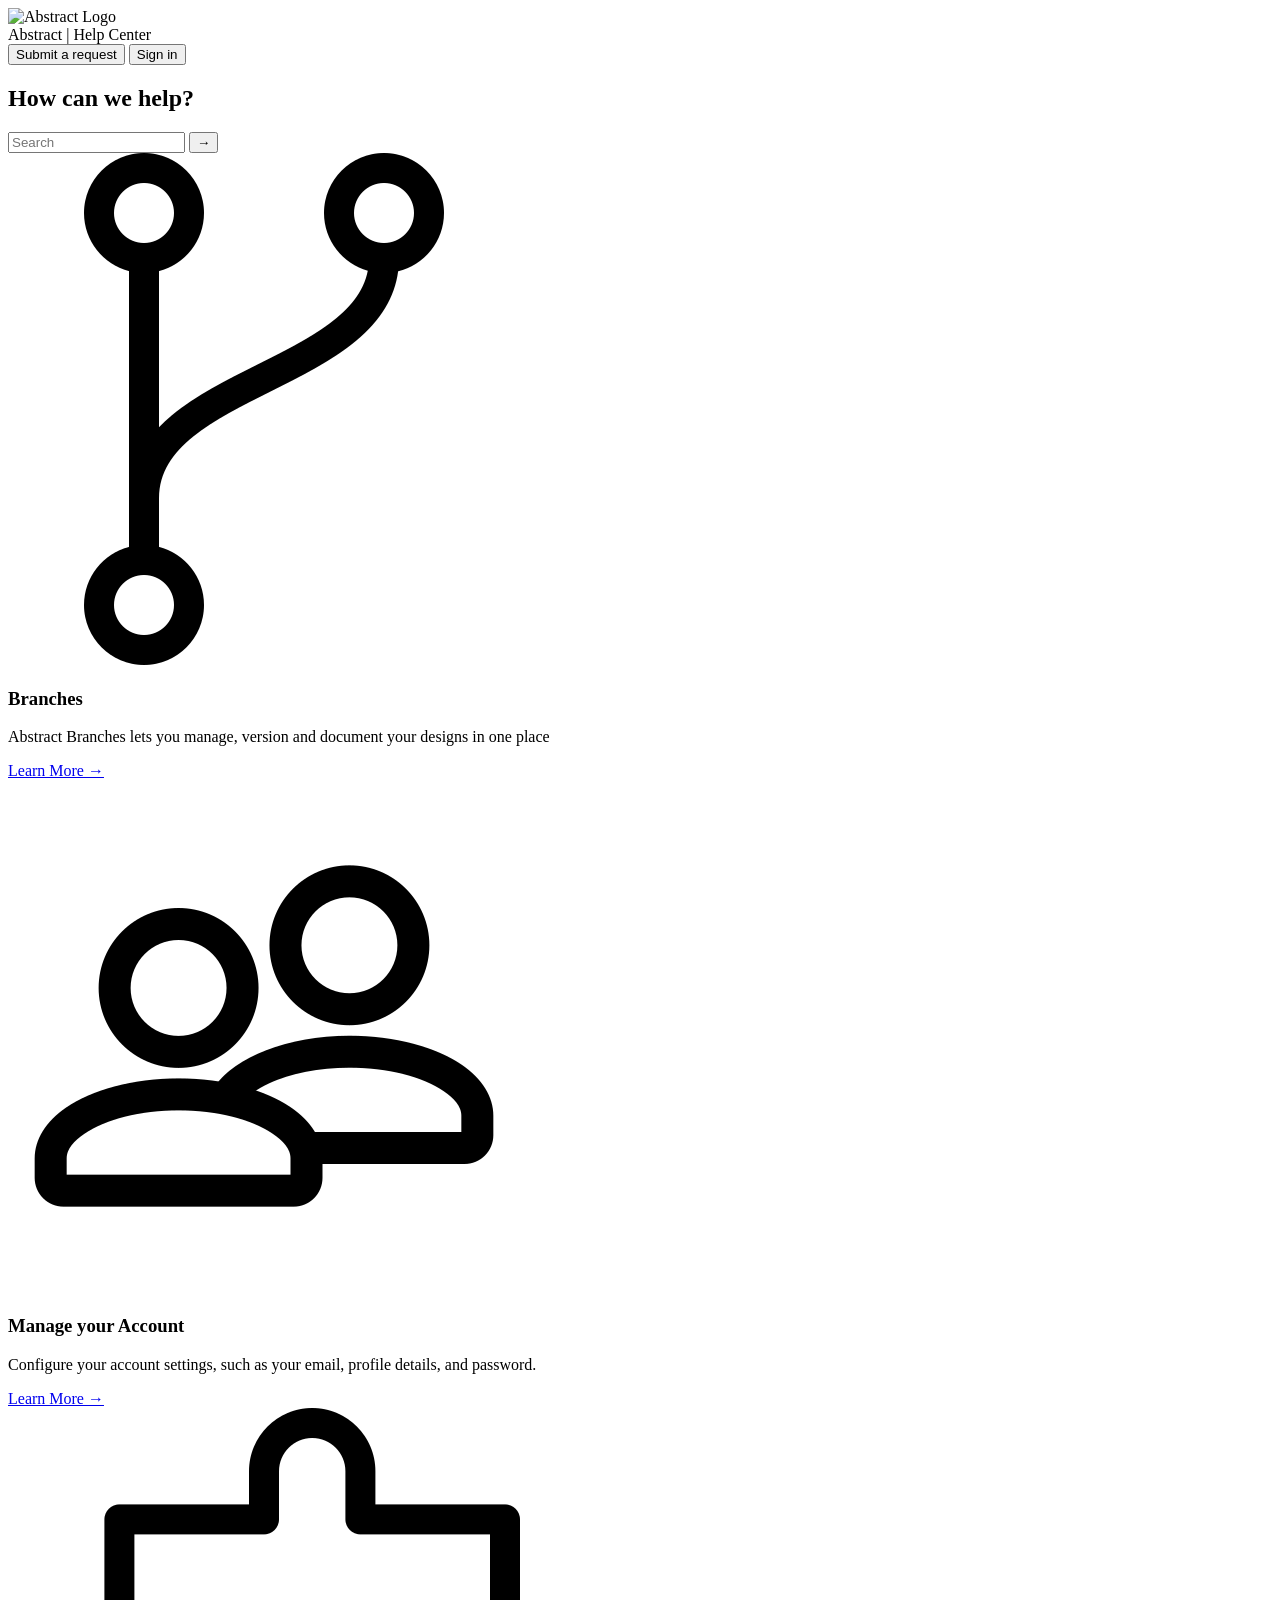
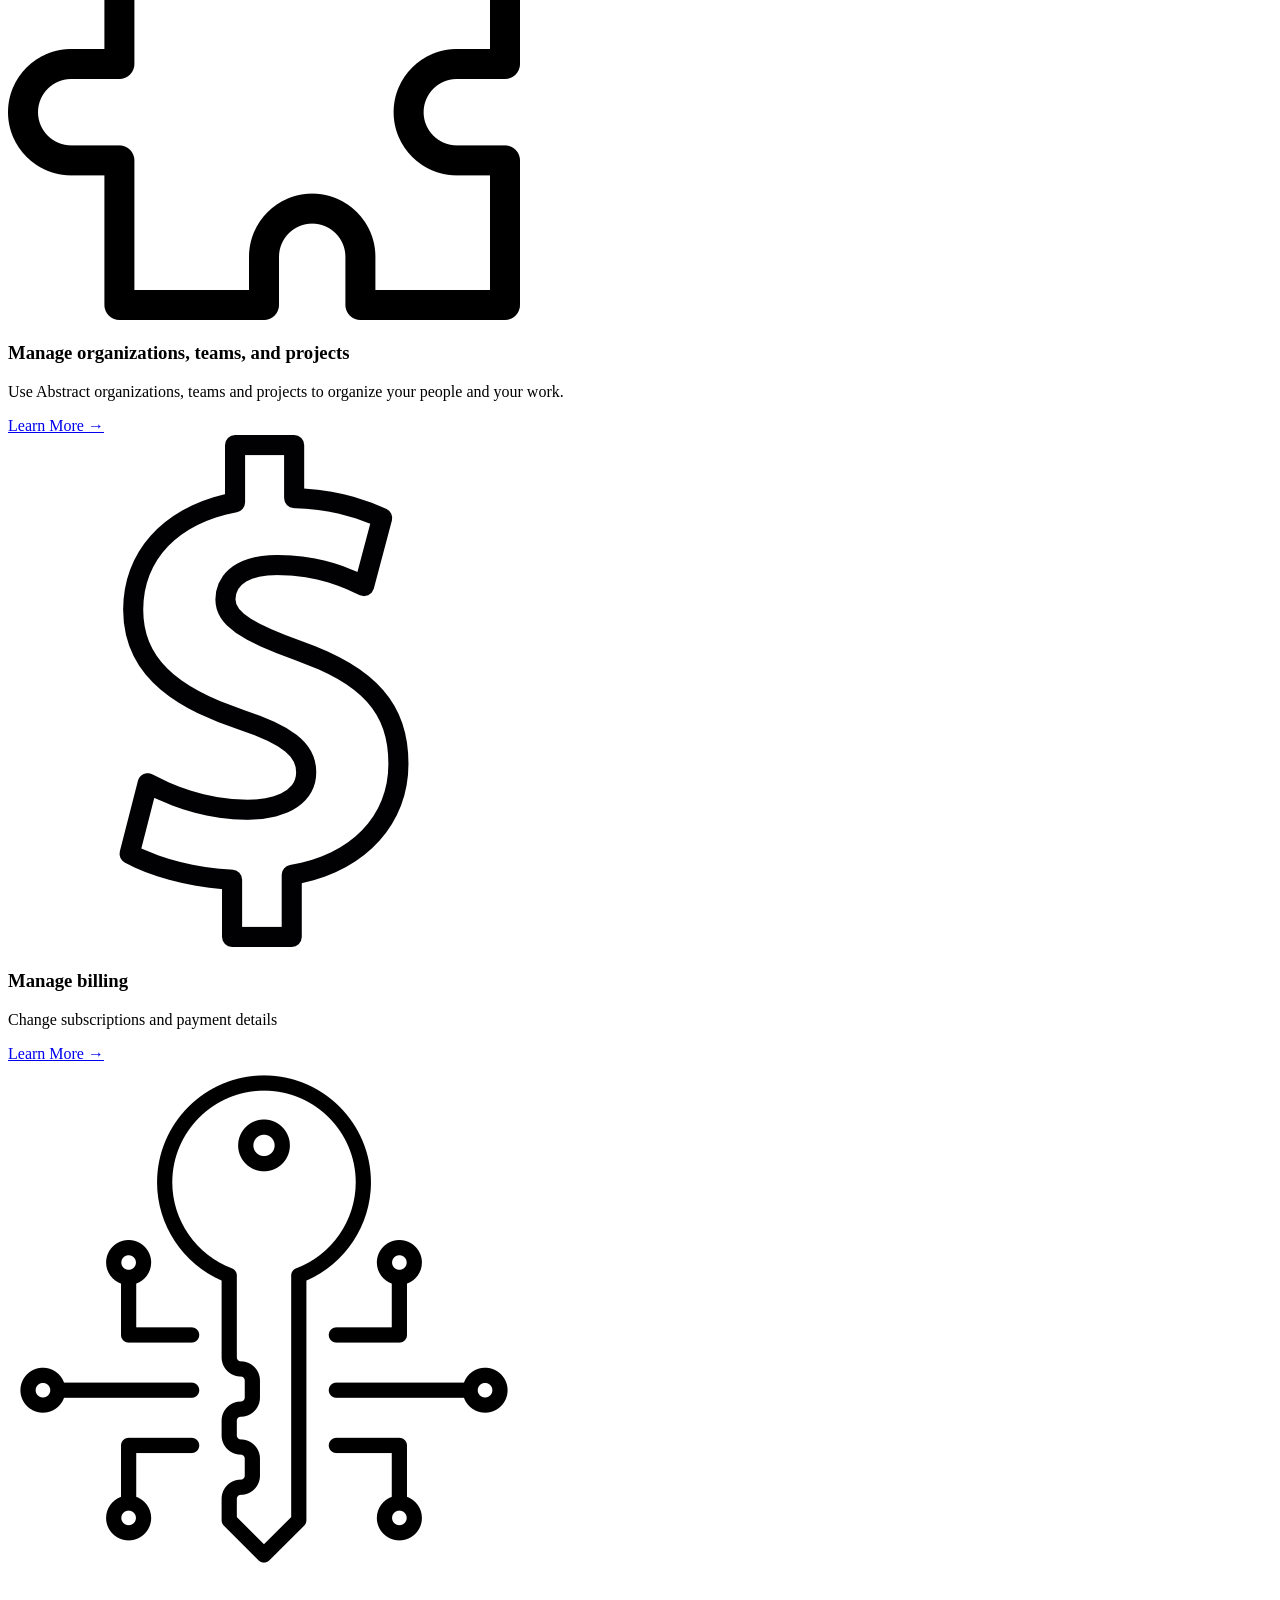
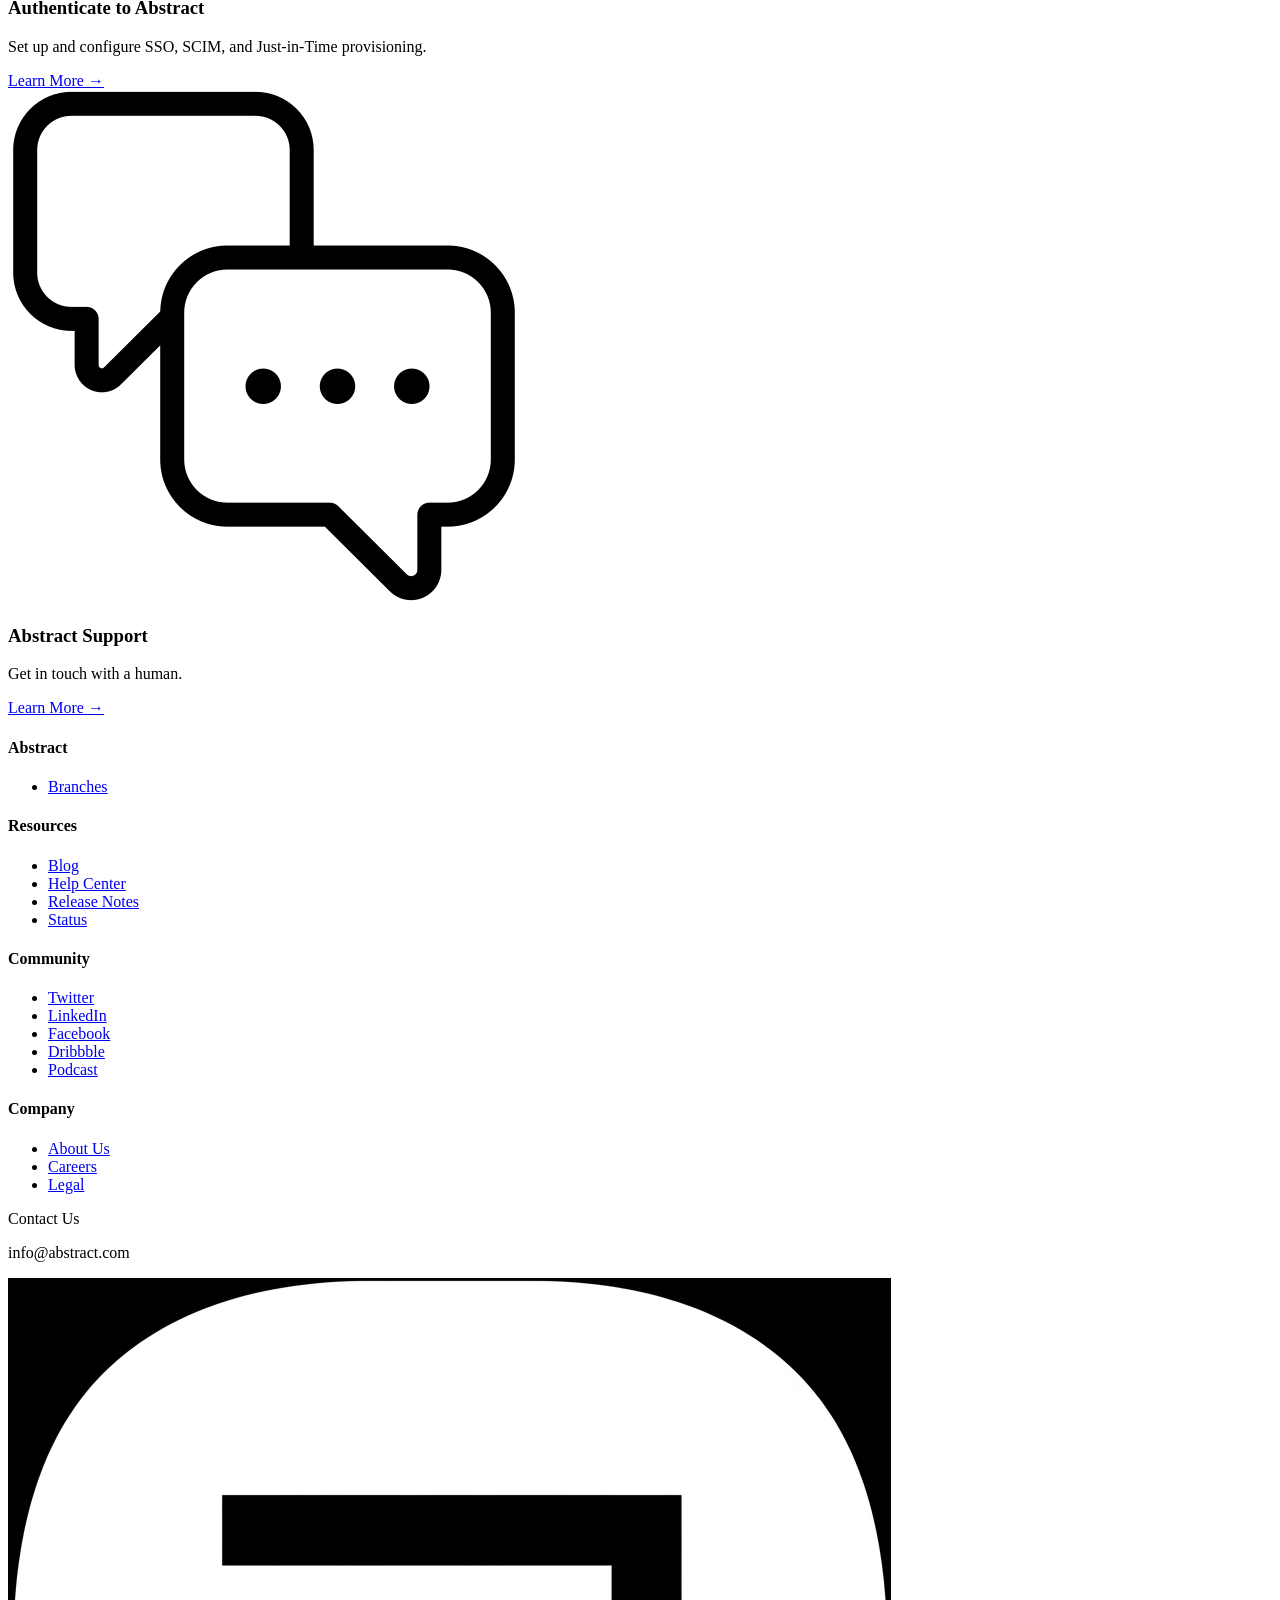
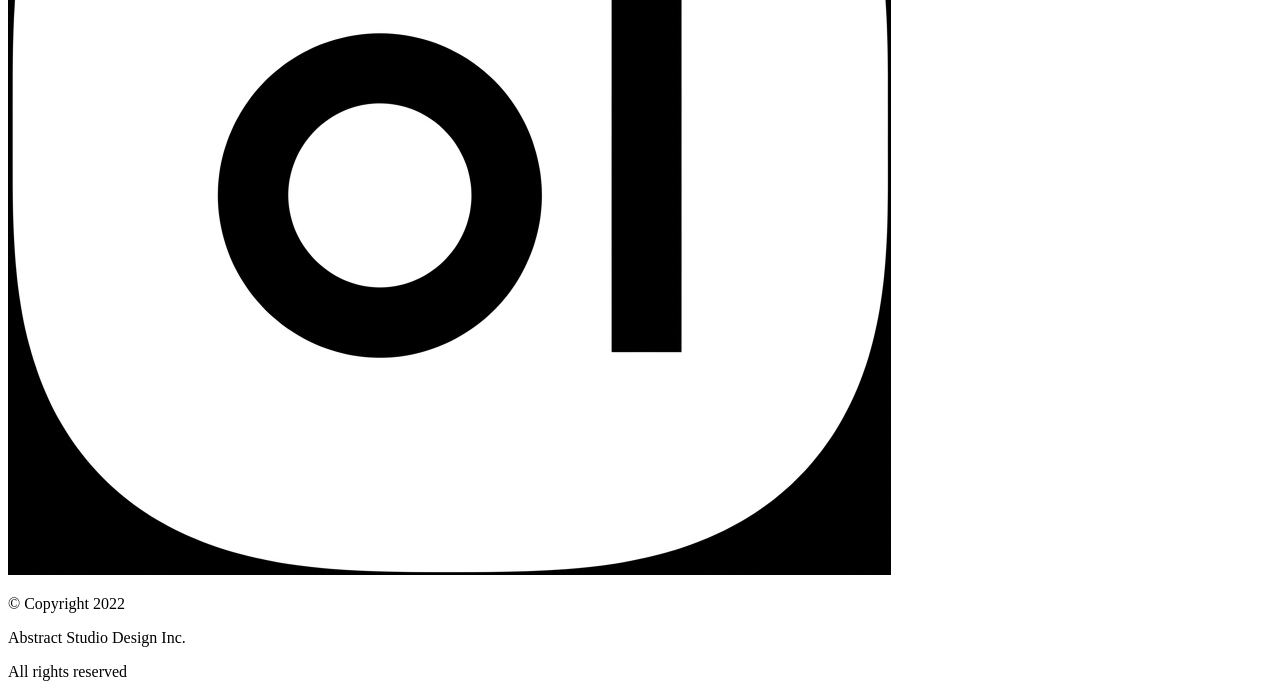
==== HTML/Help Center Page/index.html @ fa157319 "Change stylesheet link to absolute path Updated the stylesheet link to use an absolute path." ====
<!doctype html>
<html>
  <head>
    <meta charset="utf-8" />
    <meta name="viewport" content="width=device-width, initial-scale=1" />
    <title>Abstract - Help Page</title>
    <link rel="icon" type="image/x-icon" href="logo.png" />
    <link rel="stylesheet" href="/Programming-Practice-Codes/HTML/Help%20Center%20Page/css/style.css" />
  </head>
  <body>
    <nav class="nav_bar">
      <div class="brand">
        <div class="logo">
          <img id="brand_logo" src="logo.png" alt="Abstract Logo" />
        </div>
        <span><a>Abstract</a></span>
        <span>|</span>
        <span><a>Help Center</a></span>
      </div>
      <div class="action">
        <button>Submit a request</button>
        <button>Sign in</button>
      </div>
    </nav>
    <section class="hero">
      <h1>How can we help?</h1>
      <div class="search-box">
        <input type="text" placeholder="Search" />
        <button>→</button>
      </div>
    </section>

    <section class="cards-section">
      <div class="cards-grid">
        <div class="card">
          <div class="card-icon">
            <img src="branch.png" alt="Branches" />
          </div>
          <div class="card-body">
            <h3>Branches</h3>
            <p>
              Abstract Branches lets you manage, version and document your
              designs in one place
            </p>
            <a href="#">Learn More →</a>
          </div>
        </div>
        <div class="card">
          <div class="card-icon">
            <img src="friends.png" alt="Account Logo" />
          </div>
          <div class="card-body">
            <h3>Manage your Account</h3>
            <p>
              Configure your account settings, such as your email, profile
              details, and password.
            </p>
            <a href="#">Learn More →</a>
          </div>
        </div>
        <div class="card">
          <div class="card-icon">
            <img src="plugin.png" alt="Puzzle Piece" />
          </div>
          <div class="card-body">
            <h3>Manage organizations, teams, and projects</h3>
            <p>
              Use Abstract organizations, teams and projects to organize your
              people and your work.
            </p>
            <a href="#">Learn More →</a>
          </div>
        </div>
        <div class="card">
          <div class="card-icon">
            <img src="dollars-sign.png" alt="Dollar Sign" />
          </div>
          <div class="card-body">
            <h3>Manage billing</h3>
            <p>Change subscriptions and payment details</p>
            <a href="#">Learn More →</a>
          </div>
        </div>
        <div class="card">
          <div class="card-icon">
            <img
              src="digital-key.png"
              alt="Key Icon with digital symbol in background"
            />
          </div>
          <div class="card-body">
            <h3>Authenticate to Abstract</h3>
            <p>
              Set up and configure SSO, SCIM, and Just-in-Time provisioning.
            </p>
            <a href="#">Learn More →</a>
          </div>
        </div>
        <div class="card">
          <div class="card-icon">
            <img src="customer-support.png" alt="Message Icon" />
          </div>
          <div class="card-body">
            <h3>Abstract Support</h3>
            <p>Get in touch with a human.</p>
            <a href="#">Learn More →</a>
          </div>
        </div>
      </div>
    </section>

    <footer>
      <div class="footer-grid">
        <div class="footer-col">
          <h4>Abstract</h4>
          <ul>
            <li>
              <a href="#">Branches</a>
            </li>
          </ul>
        </div>
        <div class="footer-col">
          <h4>Resources</h4>
          <ul>
            <li>
              <a href="#">Blog</a>
            </li>
            <li>
              <a href="#">Help Center</a>
            </li>
            <li>
              <a href="#">Release Notes</a>
            </li>
            <li>
              <a href="#">Status</a>
            </li>
          </ul>
        </div>
        <div class="footer-col">
          <h4>Community</h4>
          <ul>
            <li>
              <a href="#">Twitter</a>
            </li>
            <li>
              <a href="#">LinkedIn</a>
            </li>
            <li>
              <a href="#">Facebook</a>
            </li>
            <li>
              <a href="#">Dribbble</a>
            </li>
            <li>
              <a href="#">Podcast</a>
            </li>
          </ul>
        </div>
        <div class="footer-col">
          <h4>Company</h4>
          <ul>
            <li>
              <a href="#">About Us</a>
            </li>
            <li>
              <a href="#">Careers</a>
            </li>
            <li>
              <a href="#">Legal</a>
            </li>
          </ul>
          <p id="contact-us">Contact Us</p>
          <p id="email">info@abstract.com</p>
        </div>
      </div>
      <div class="footer-bottom">
        <div class="footer-right">
          <img src="Logo.png" alt="abstract logo" />
          <p>© Copyright 2022</p>
          <p>Abstract Studio Design Inc.</p>
          <p>All rights reserved</p>
        </div>
      </div>
    </footer>
  </body>
</html>
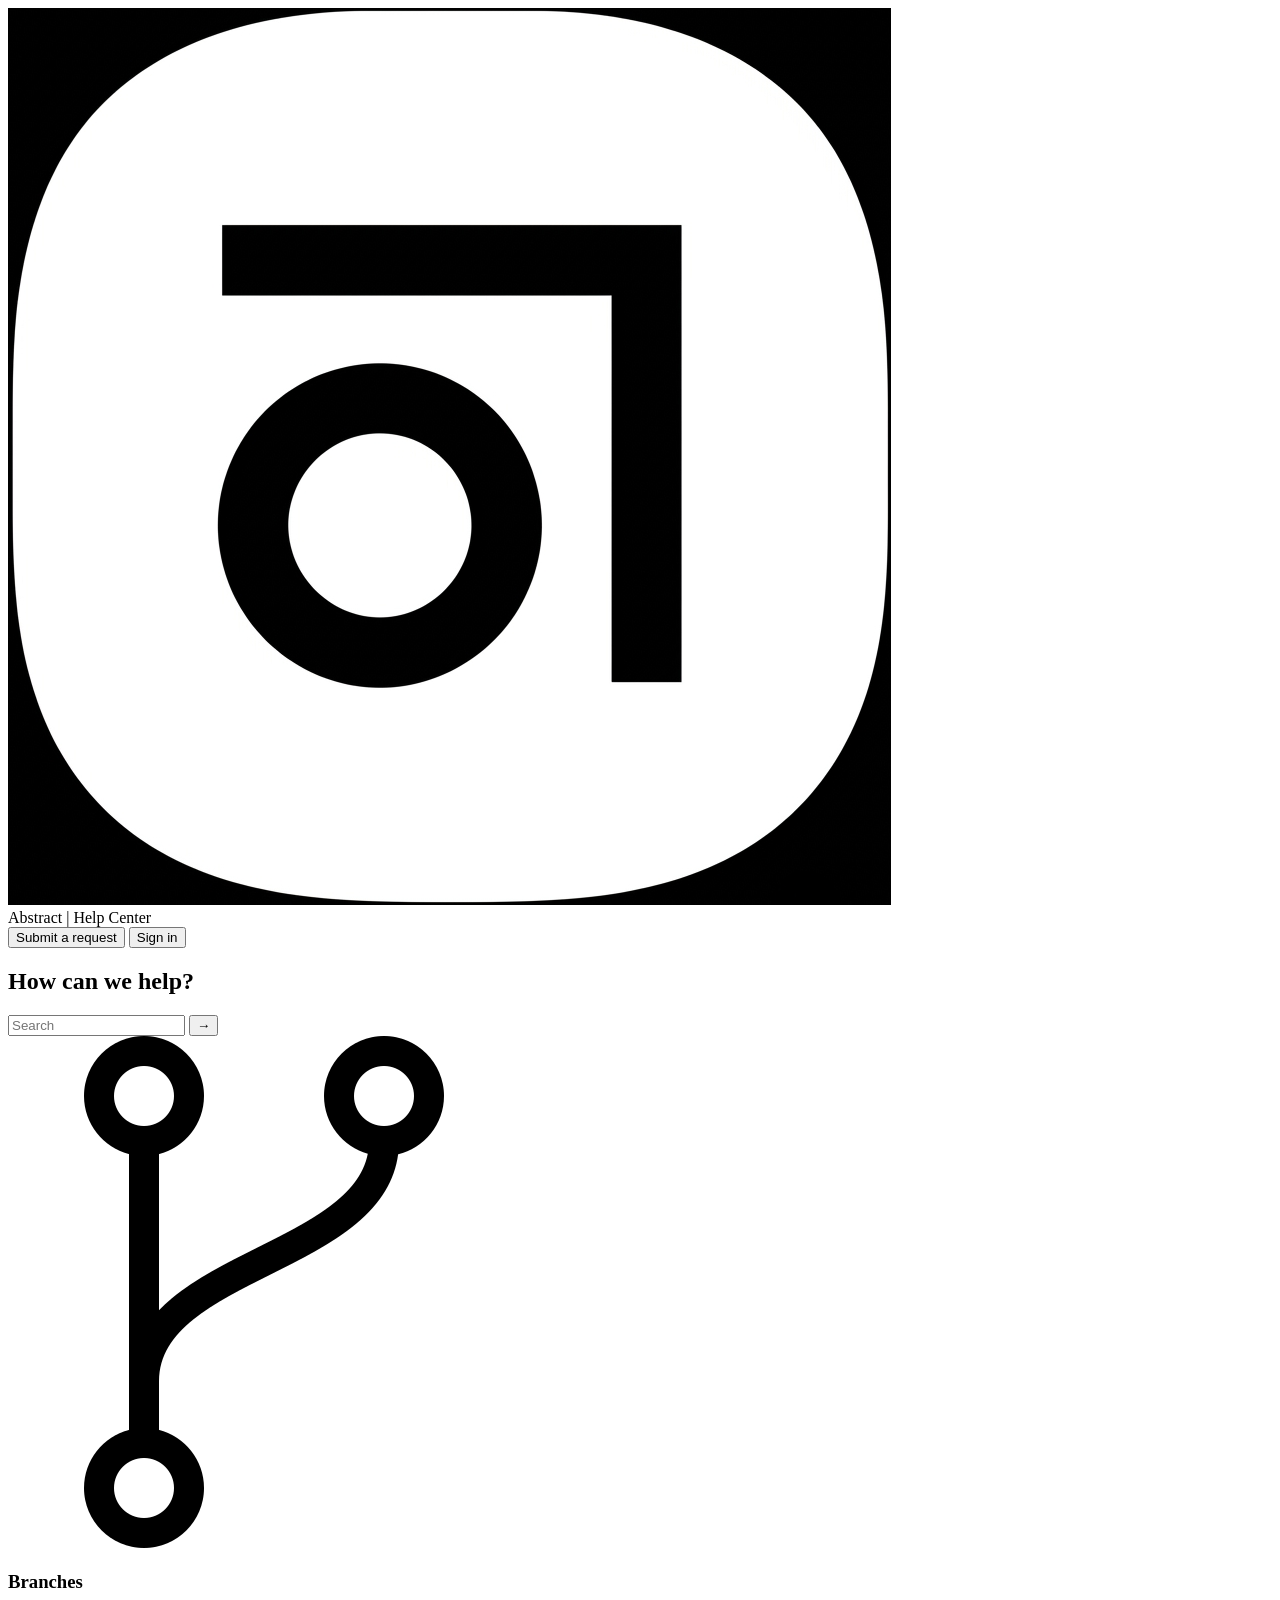
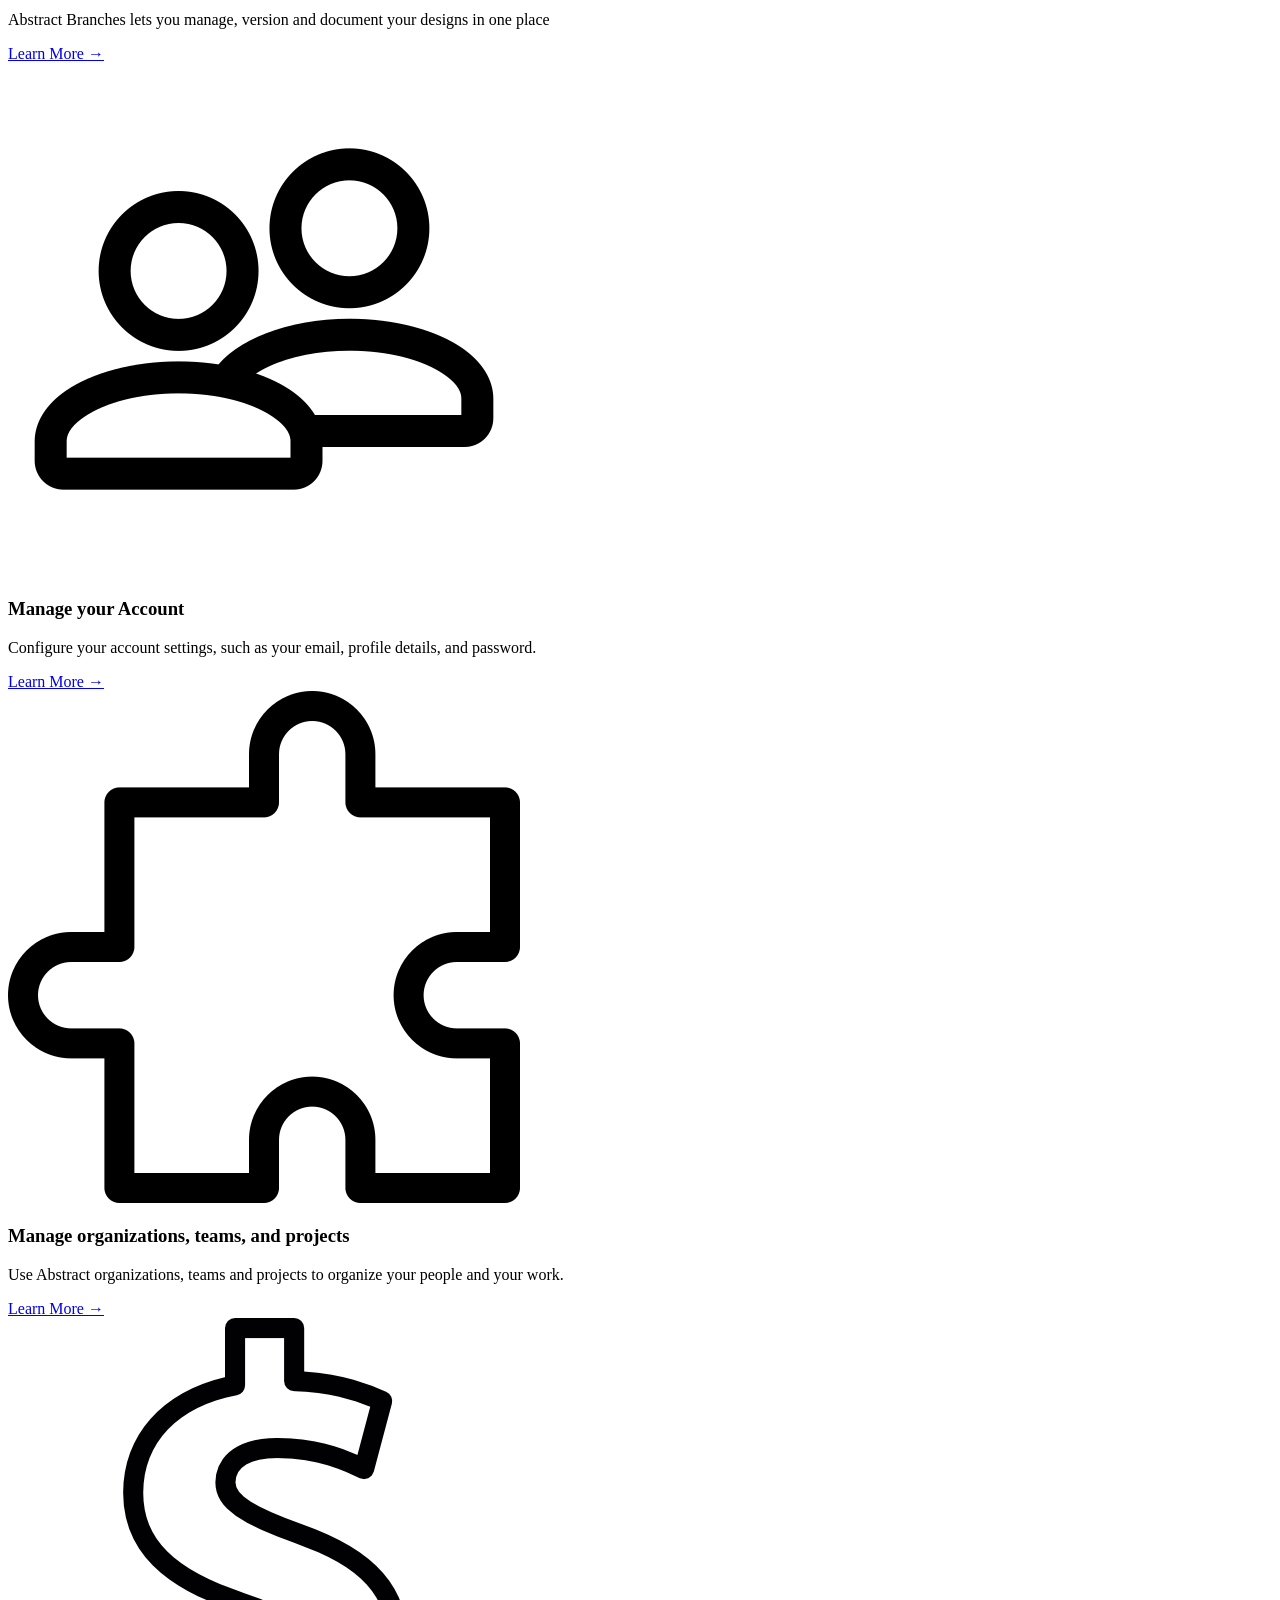
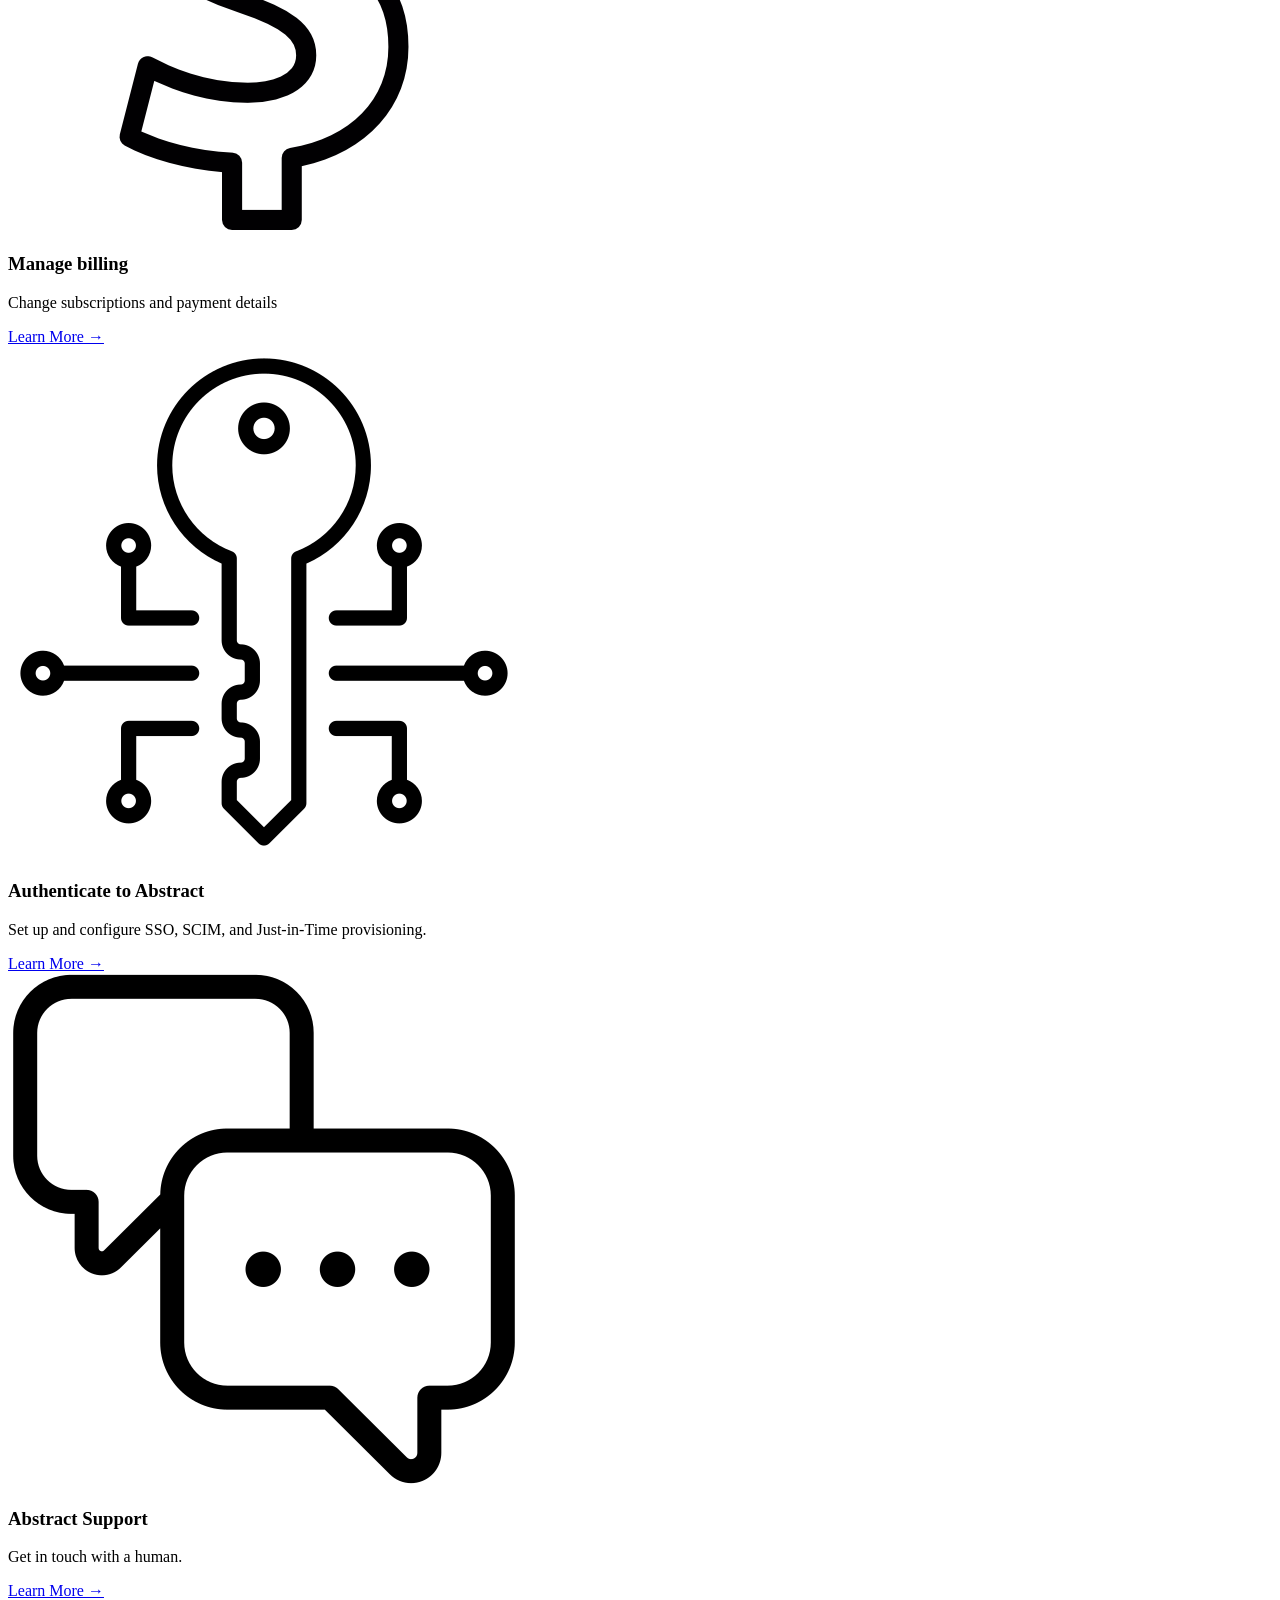
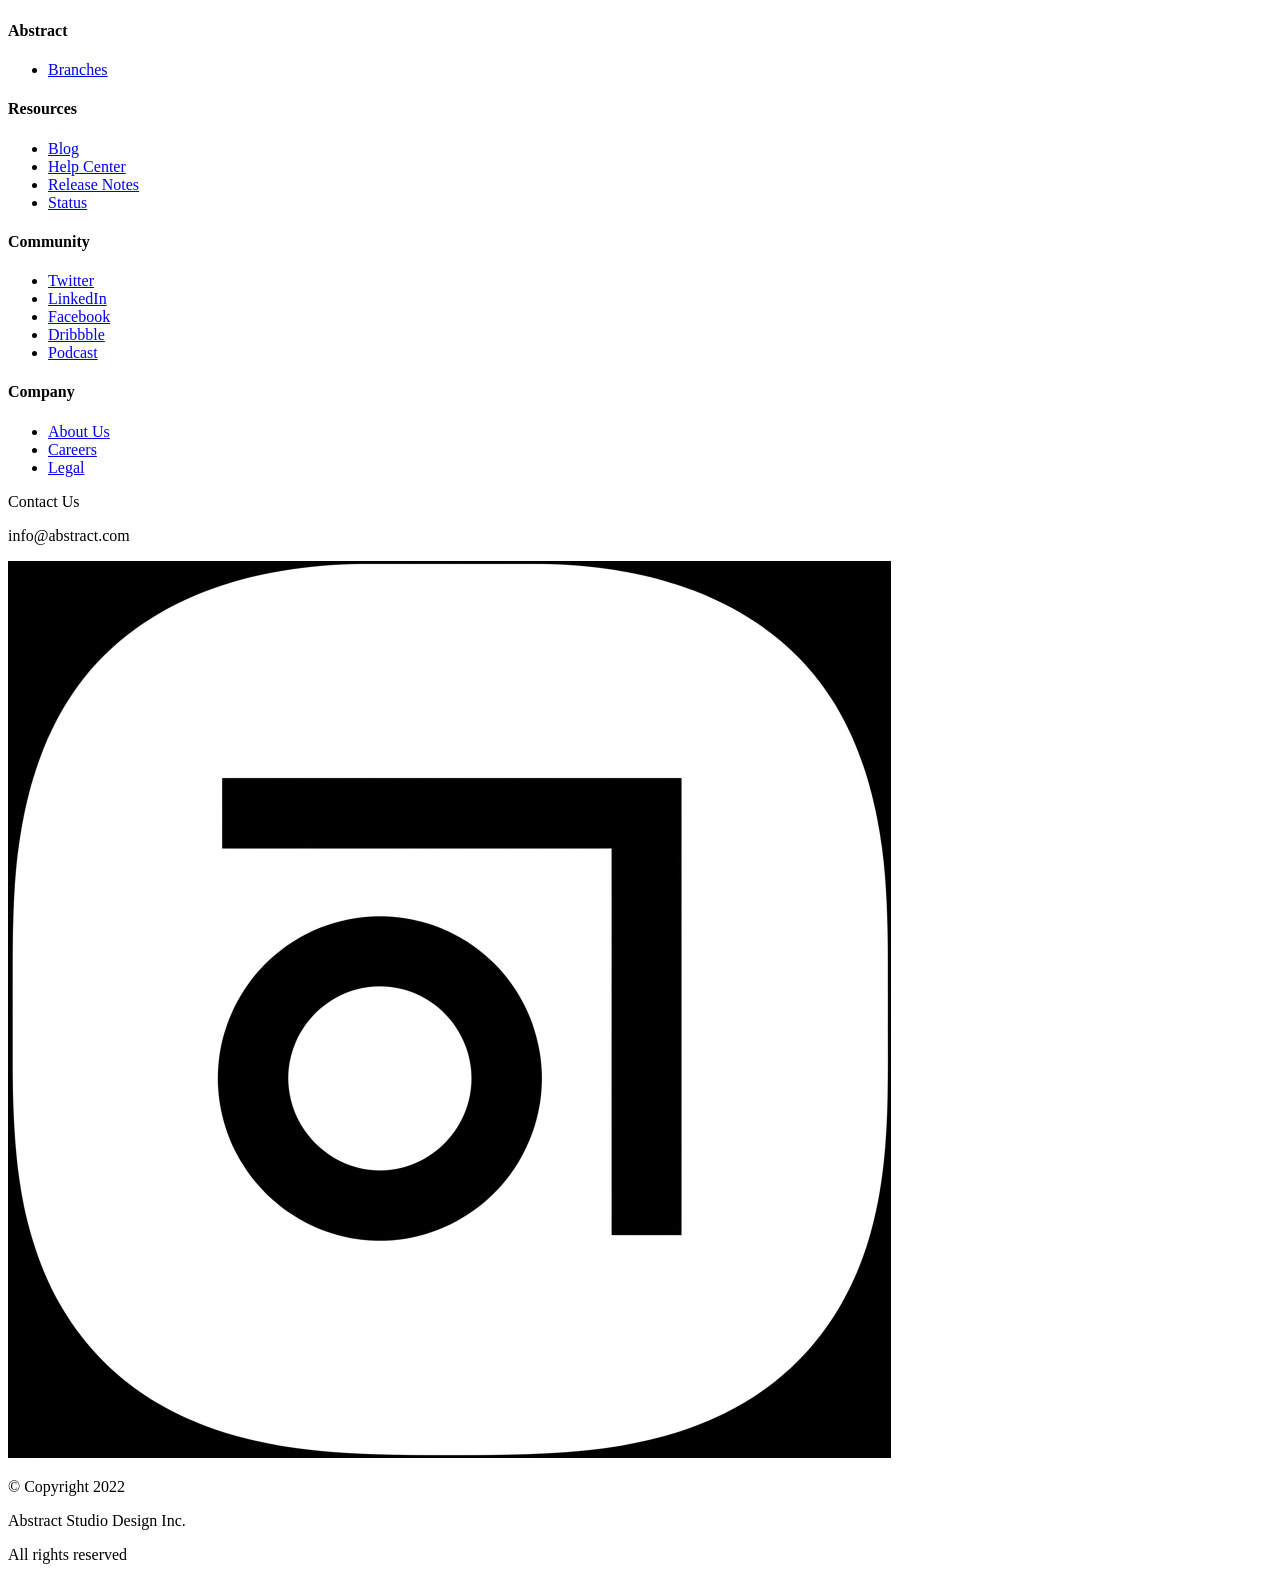
==== commit 92b3d16c: "Fix logo ID in Help Center Page Updated the logo image ID in the navigation bar." ====
--- a/HTML/Help Center Page/index.html
+++ b/HTML/Help Center Page/index.html
@@ -11,7 +11,7 @@
     <nav class="nav_bar">
       <div class="brand">
         <div class="logo">
-          <img id="brand_logo" src="logo.png" alt="Abstract Logo" />
+          <img id="brand_logo" src="Logo.png" alt="Abstract Logo" />
         </div>
         <span><a>Abstract</a></span>
         <span>|</span>
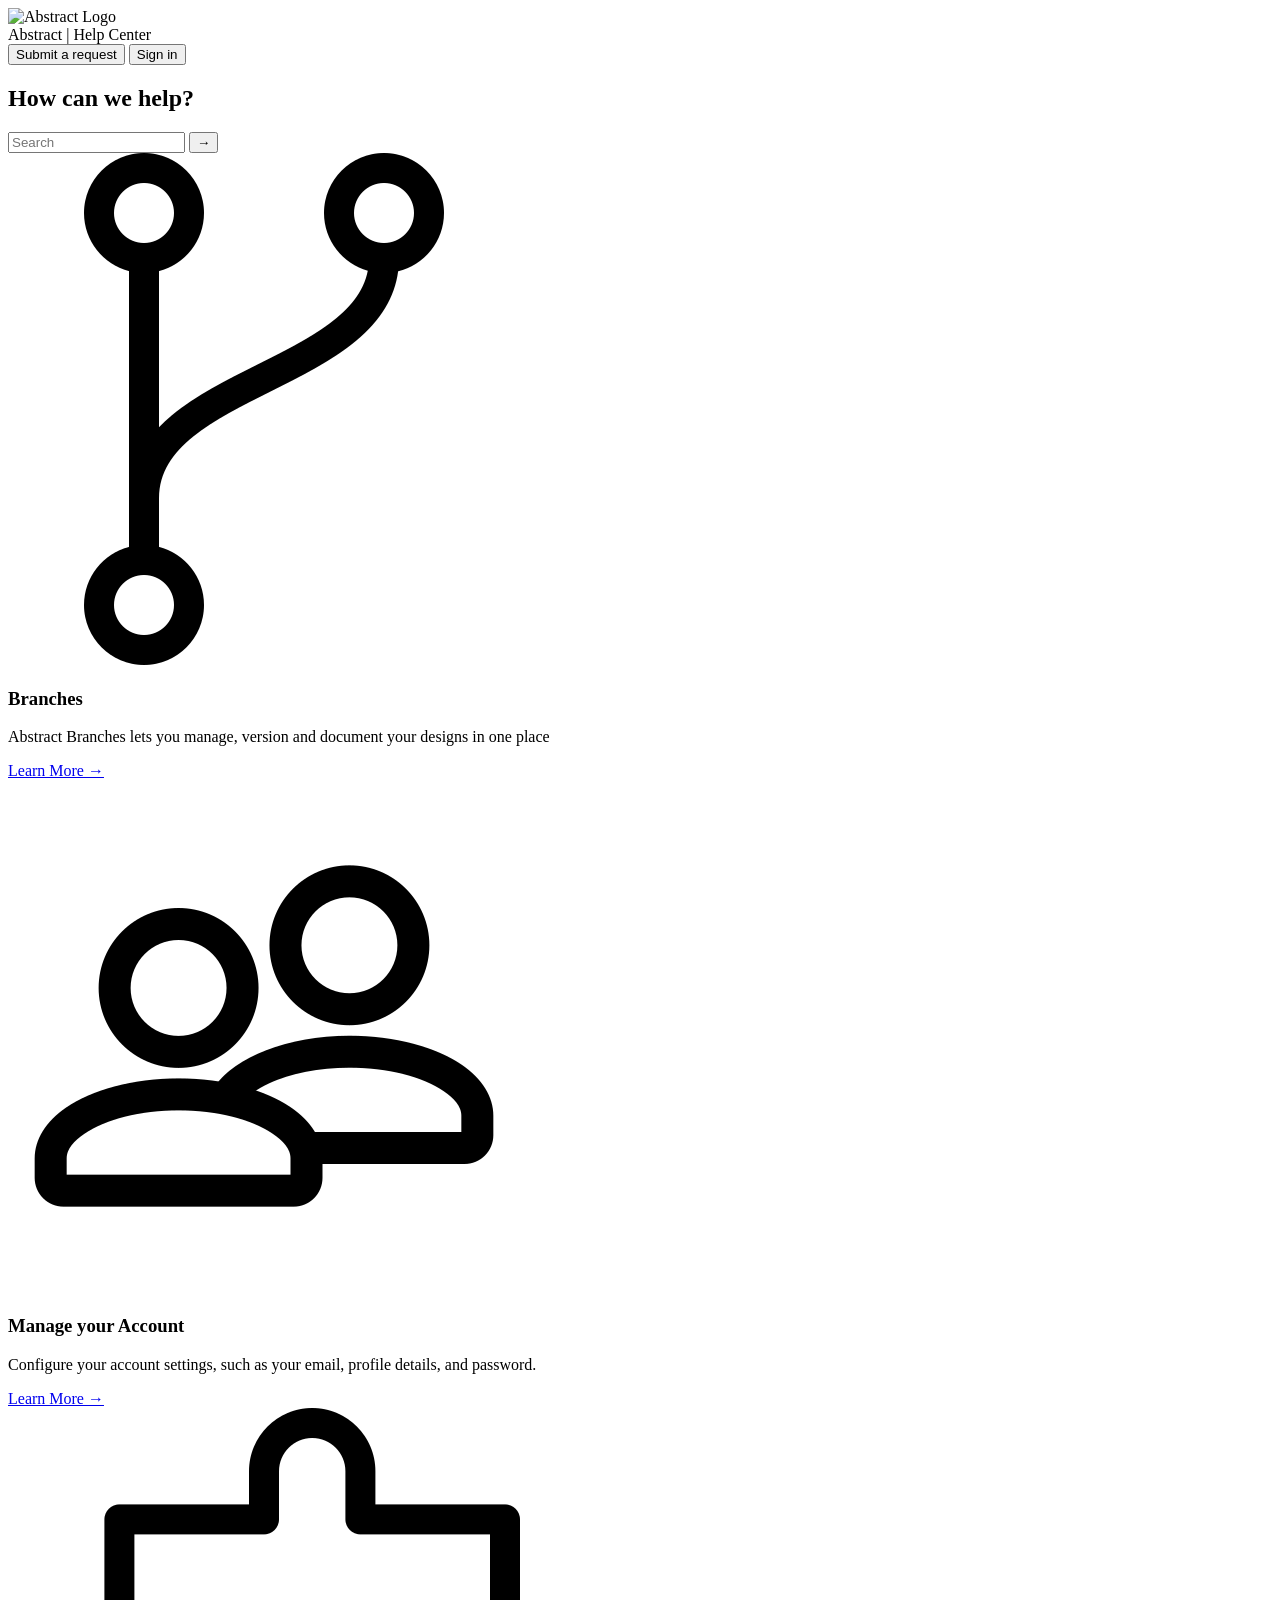
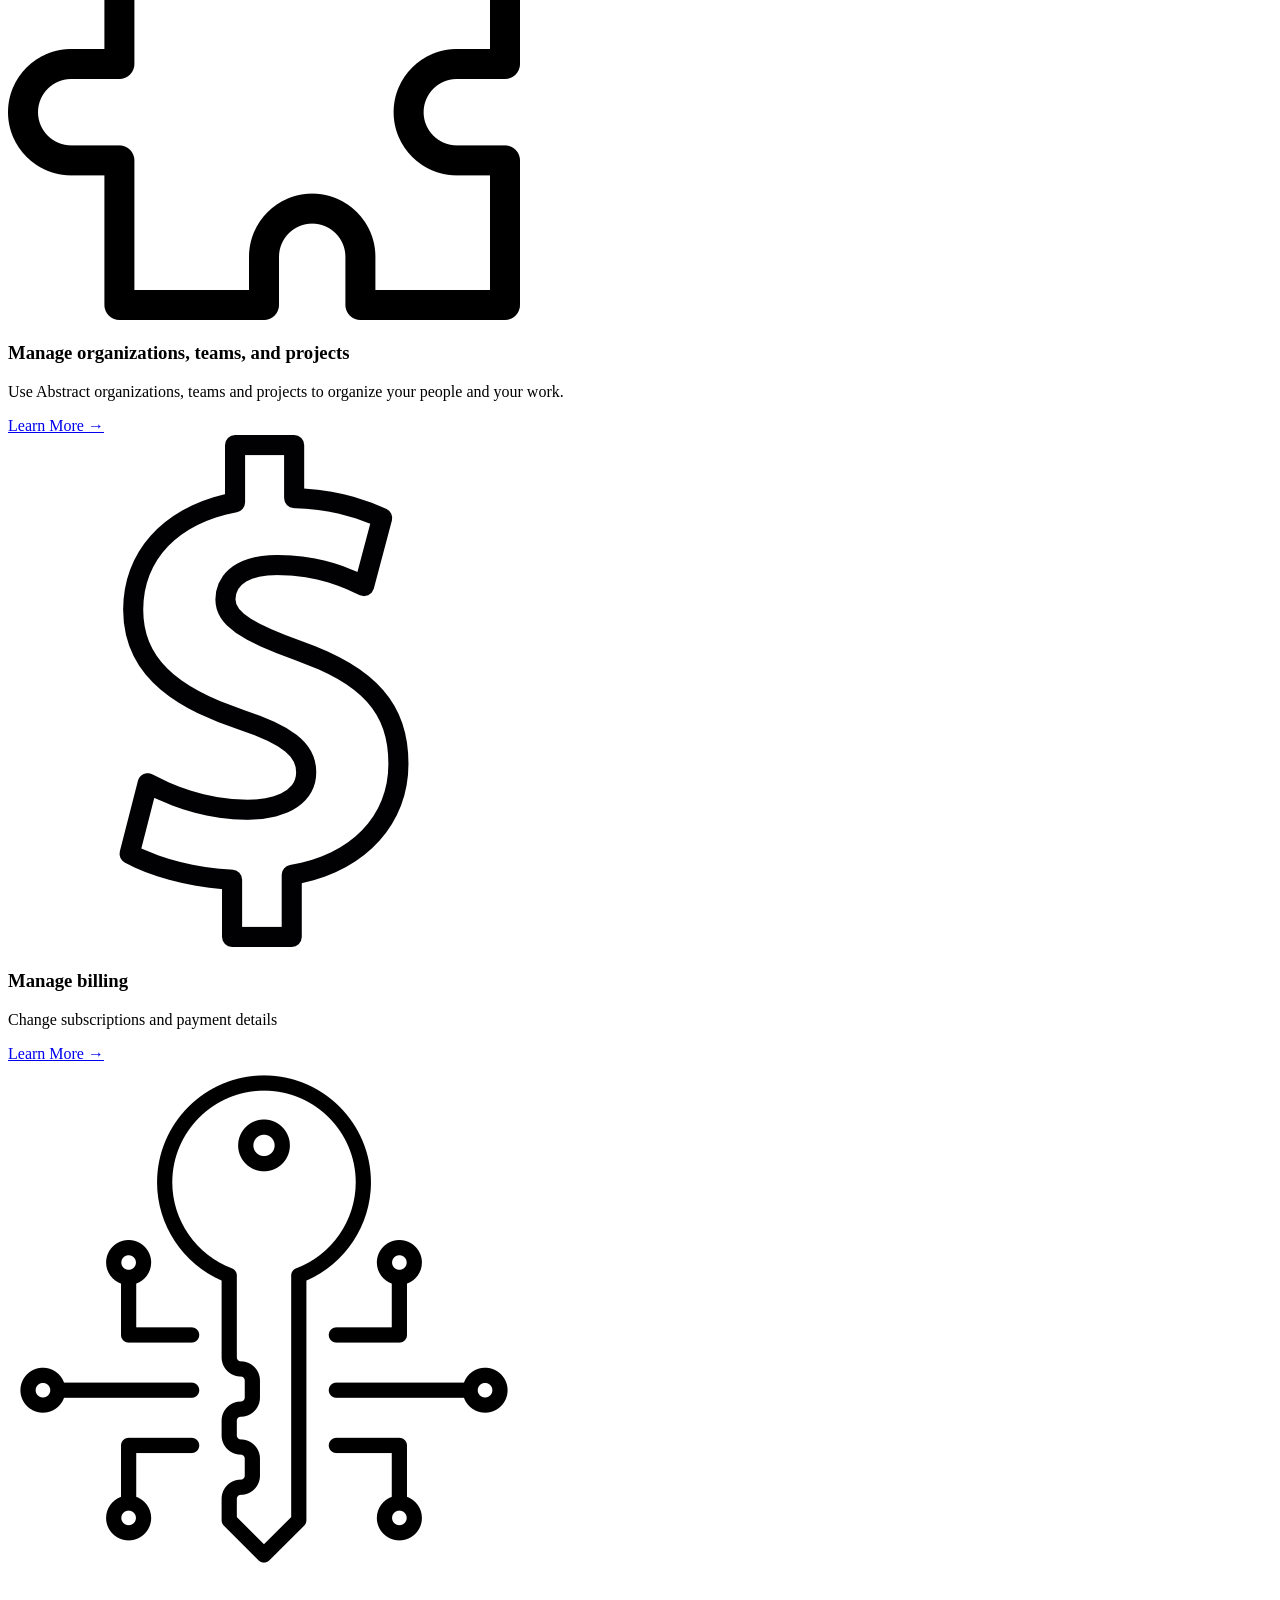
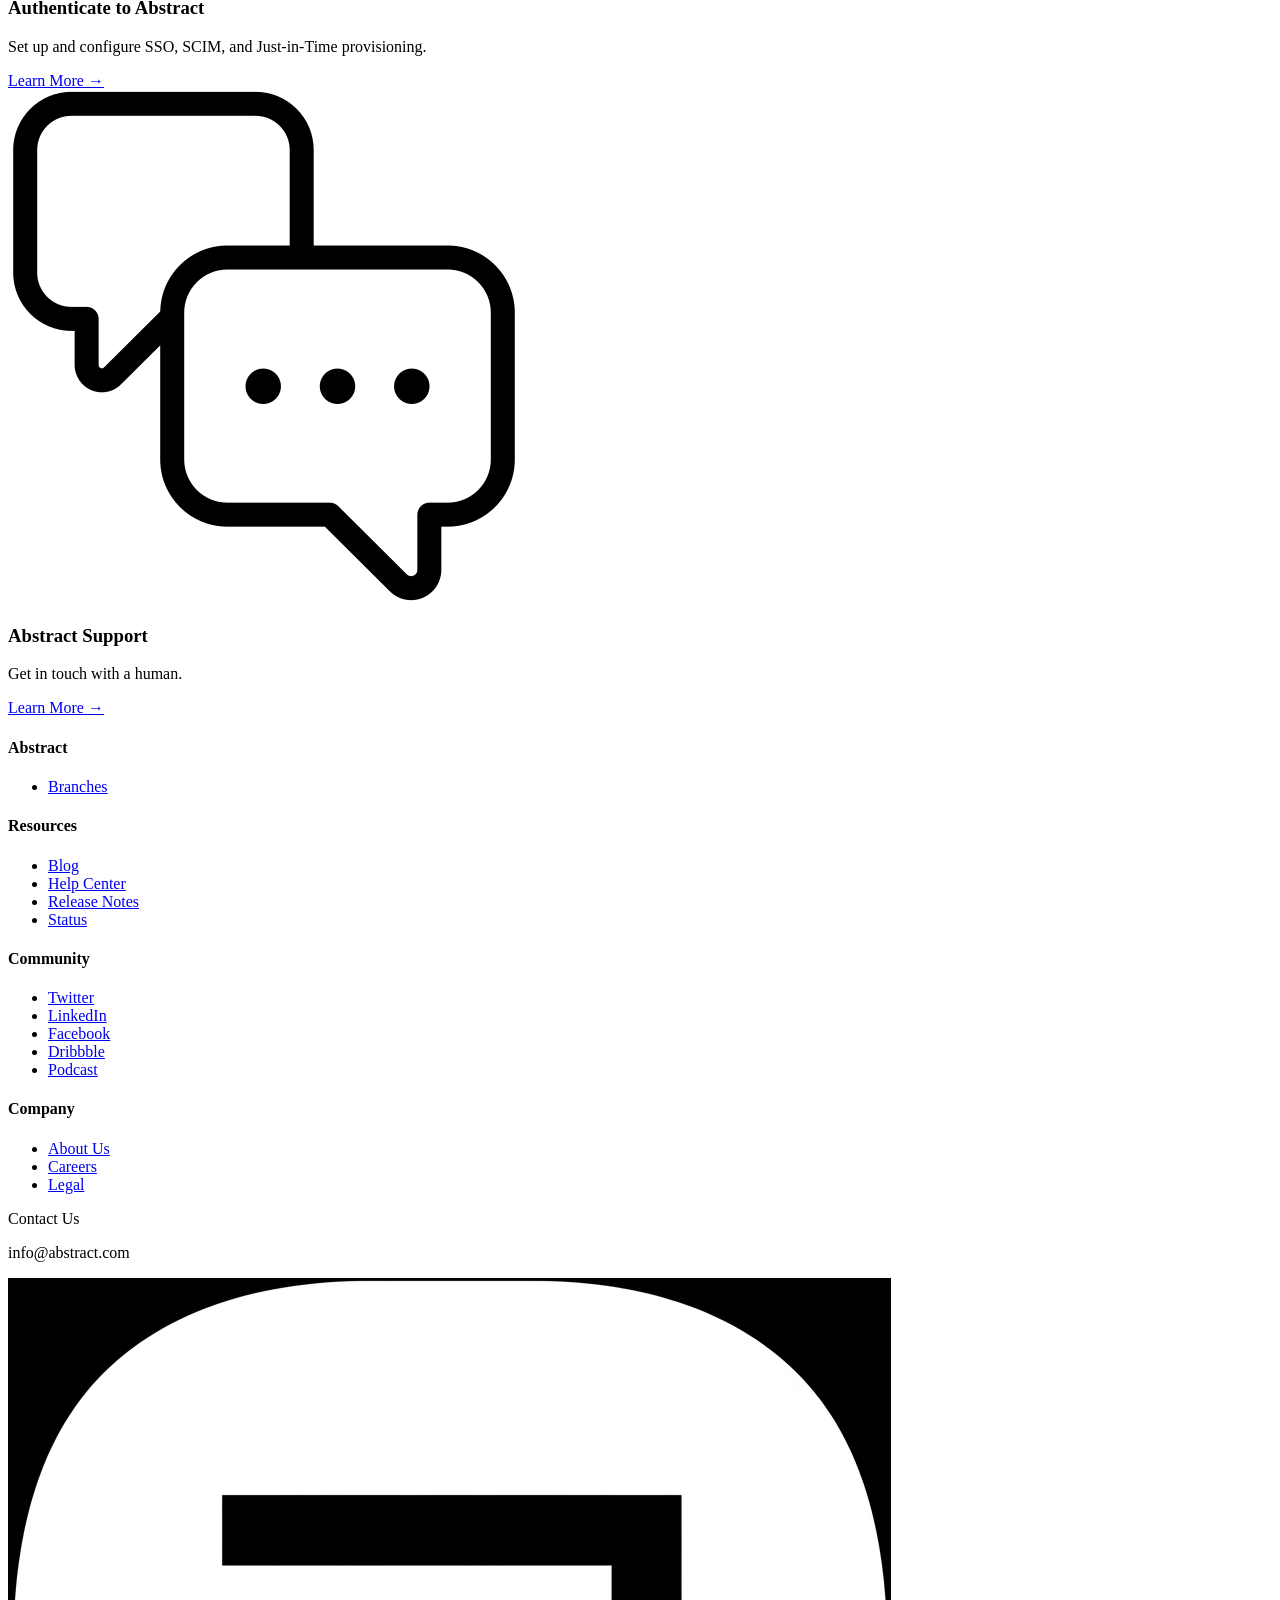
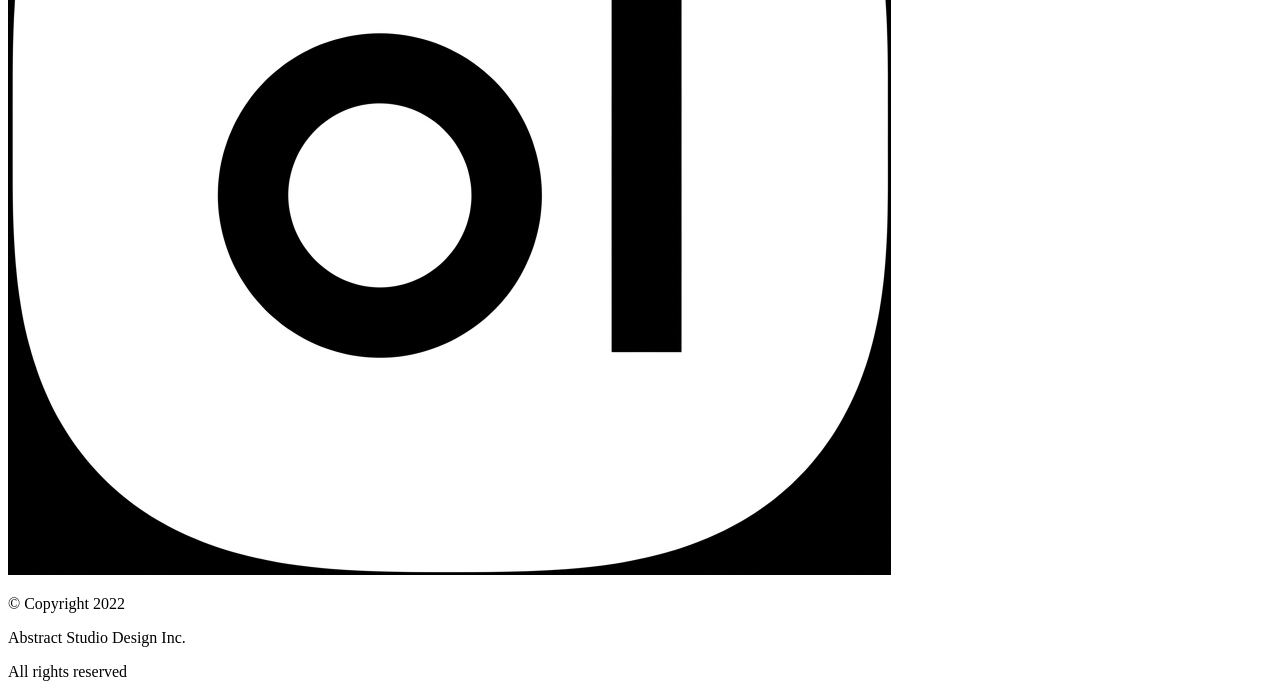
==== commit d3ba2c1c: "Fix logo path in Help Center page Updated logo source path in the navigation bar." ====
--- a/HTML/Help Center Page/index.html
+++ b/HTML/Help Center Page/index.html
@@ -11,7 +11,7 @@
     <nav class="nav_bar">
       <div class="brand">
         <div class="logo">
-          <img id="brand_logo" src="Logo.png" alt="Abstract Logo" />
+          <img id="brand_logo" src="Programming-Practice-Codes/HTML/Help%20Center%20Page/Logo.png" alt="Abstract Logo" />
         </div>
         <span><a>Abstract</a></span>
         <span>|</span>
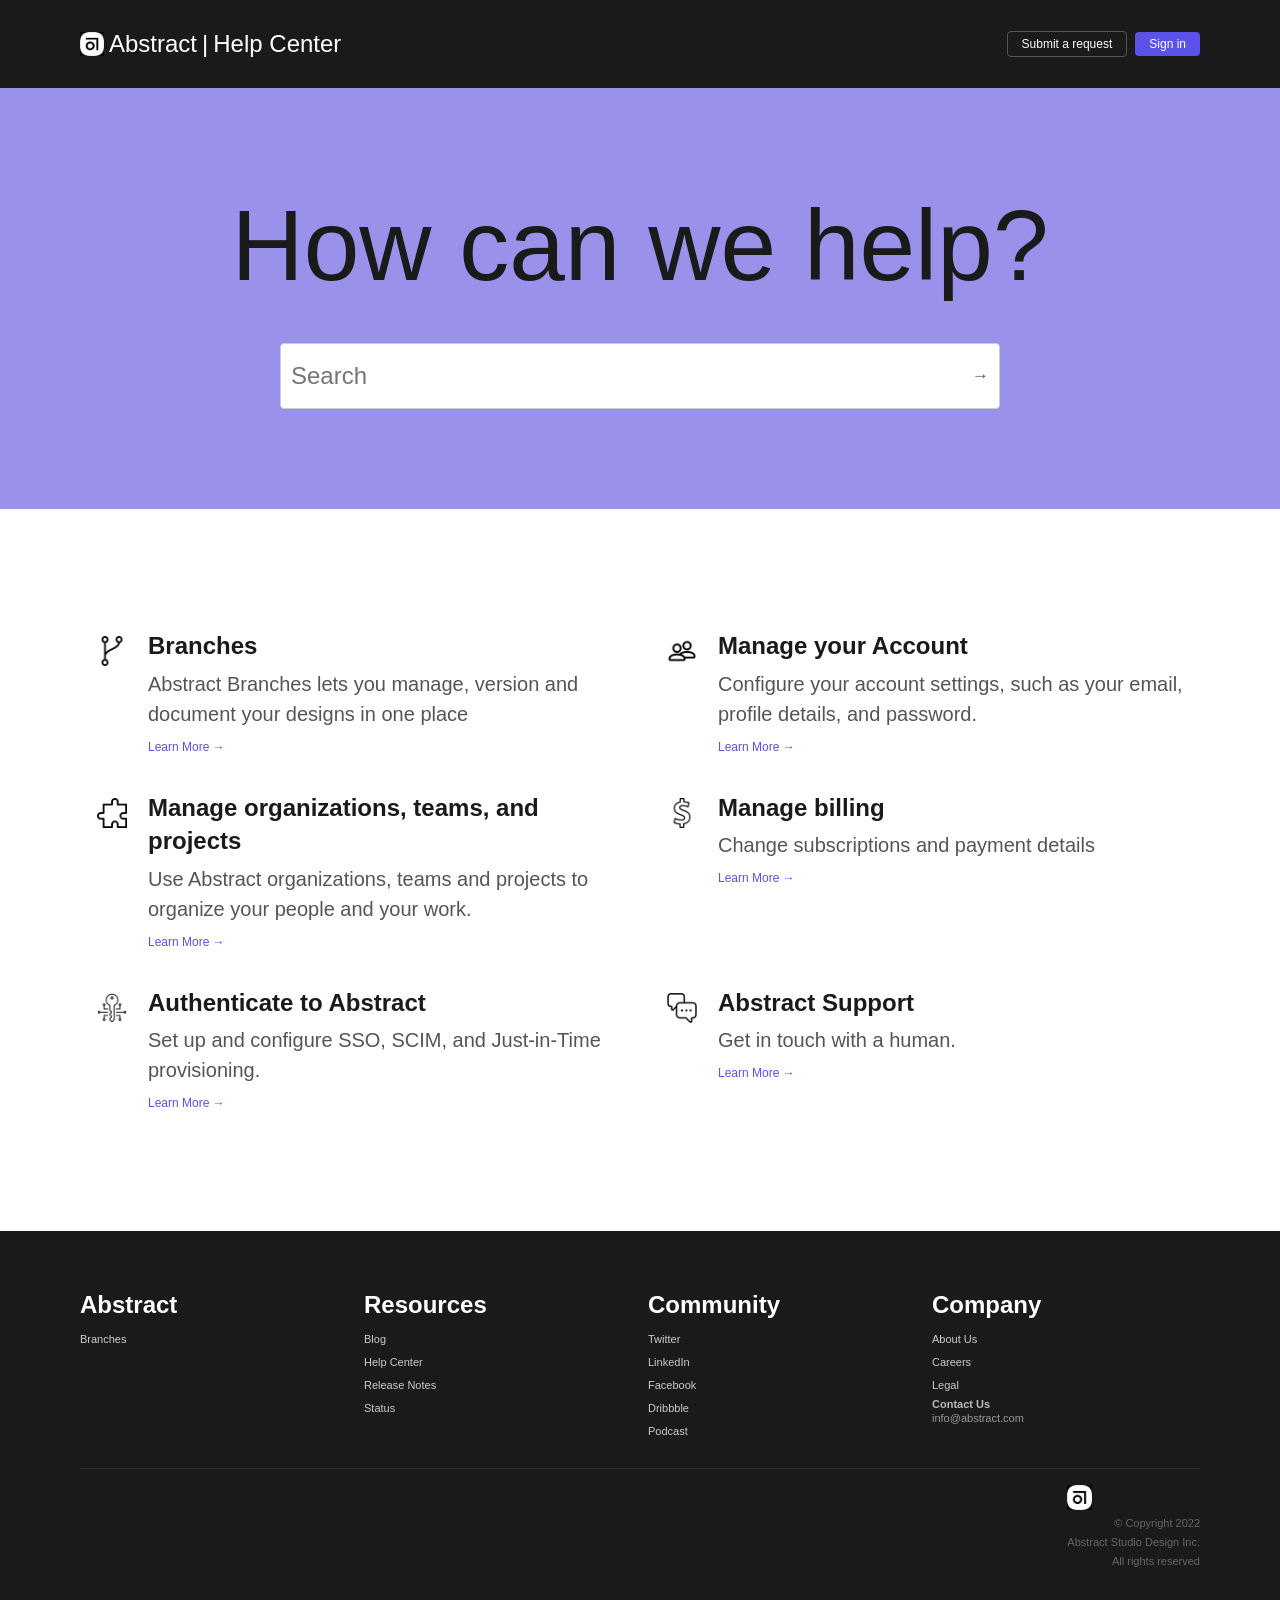
==== commit dae7121f: "Fix paths for logo and stylesheet in index.html Updated paths for logo and stylesheet in the Help Ce" ====
--- a/HTML/Help Center Page/index.html
+++ b/HTML/Help Center Page/index.html
@@ -5,13 +5,13 @@
     <meta name="viewport" content="width=device-width, initial-scale=1" />
     <title>Abstract - Help Page</title>
     <link rel="icon" type="image/x-icon" href="logo.png" />
-    <link rel="stylesheet" href="/Programming-Practice-Codes/HTML/Help%20Center%20Page/css/style.css" />
+    <link rel="stylesheet" href="css/style.css" />
   </head>
   <body>
     <nav class="nav_bar">
       <div class="brand">
         <div class="logo">
-          <img id="brand_logo" src="Programming-Practice-Codes/HTML/Help%20Center%20Page/Logo.png" alt="Abstract Logo" />
+          <img id="brand_logo" src="Logo.png" alt="Abstract Logo" />
         </div>
         <span><a>Abstract</a></span>
         <span>|</span>
--- a/HTML/Help Center Page/css/style.css
+++ b/HTML/Help Center Page/css/style.css
@@ -0,0 +1,280 @@
+* {
+  box-sizing: border-box;
+  margin: 0;
+  padding: 0;
+}
+
+body {
+  font-family: sans-serif;
+}
+
+/* Navbar Styling */
+
+.nav_bar {
+  background-color: #1a1a1a;
+  display: flex;
+  justify-content: space-between;
+  align-items: center;
+  padding: 0 24px;
+  height: 80px;
+}
+
+.nav_bar {
+  padding: 0 80px;
+  height: 88px;
+}
+
+.brand {
+  display: flex;
+  align-items: center;
+  gap: 5px;
+  color: #fff;
+}
+
+.brand {
+  font-size: 24px;
+}
+
+.logo {
+  width: 24px;
+  height: 24px;
+  background-color: #fff;
+  border-radius: 3px;
+  display: flex;
+  align-items: center;
+  justify-content: center;
+}
+
+.action {
+  display: flex;
+  align-items: center;
+  gap: 8px;
+}
+
+.action button {
+  color: #fff;
+  font-size: 12px;
+  padding: 5px 14px;
+  border-radius: 4px;
+  cursor: pointer;
+  font-family: inherit;
+}
+
+.action button:first-child {
+  background: transparent;
+  border: 1px solid #555;
+}
+
+.action button:last-child {
+  background: #5b52e7;
+  border: none;
+  font-weight: 500;
+}
+
+#brand_logo {
+  width: 24px;
+  height: 24px;
+}
+
+/* End Of Navbar Styling */
+
+/* Hero Section Styling */
+
+.hero {
+  background: #9a92ea;
+  padding: 100px 20px;
+  text-align: center;
+}
+
+.hero h1 {
+  font-size: 100px;
+  font-weight: 400;
+  color: #1a1a1a;
+  margin-bottom: 40px;
+}
+
+.search-box {
+  display: flex;
+  align-items: center;
+  max-width: 720px;
+  margin: 0 auto;
+  background: #fff;
+  border: 1px solid #ccc;
+  border-radius: 4px;
+  padding: 0 10px;
+  height: 66px;
+  width: 100%;
+}
+
+.search-box input {
+  flex: 1;
+  border: none;
+  outline: none;
+  font-size: 24px;
+  background: transparent;
+}
+
+.search-box button {
+  background: none;
+  border: none;
+  cursor: pointer;
+  color: #555;
+  font-size: 17px;
+  padding: 0;
+  display: flex;
+}
+
+/* Hero Section Styling */
+
+/* Cards Styling */
+
+.cards-section {
+  padding: 120px 0;
+}
+
+.cards-grid {
+  display: grid;
+  grid-template-columns: 1fr 1fr;
+  gap: 36px 40px;
+  max-width: 1100px;
+  margin: 0 auto;
+}
+
+.card {
+  display: flex;
+  gap: 14px;
+  align-items: flex-start;
+}
+
+.card-icon img {
+  width: 30px;
+  height: 30px;
+  flex-shrink: 0;
+}
+
+.card-icon {
+  width: 44px;
+  height: 44px;
+  flex-shrink: 0;
+  display: flex;
+  align-items: center;
+  justify-content: center;
+}
+
+.card-body h3 {
+  font-size: 24px;
+  font-weight: 600;
+  color: #1a1a1a;
+  margin-bottom: 6px;
+  line-height: 1.4;
+}
+
+.card-body p {
+  font-size: 20px;
+  color: #555;
+  margin-bottom: 8px;
+  line-height: 1.5;
+}
+
+.card-body a {
+  font-size: 12px;
+  color: #5b52e7;
+  text-decoration: none;
+}
+
+/* End Of Cards Styling */
+
+/* Footer Styling */
+
+footer {
+  background: #1a1a1a;
+  padding: 60px 80px;
+  color: #ccc;
+}
+
+.footer-grid {
+  display: grid;
+  grid-template-columns: repeat(4, 1fr);
+  gap: 16px;
+}
+
+.footer-col h4 {
+  color: #fff;
+  font-size: 24px;
+  font-weight: 600;
+  margin-bottom: 10px;
+}
+
+.footer-col a {
+  font-size: 16px;
+}
+
+.footer-col ul {
+  list-style: none;
+  padding: 0;
+  margin: 0;
+}
+
+.footer-col ul li {
+  margin-bottom: 5px;
+}
+
+.footer-col ul li a {
+  color: #ccc;
+  font-size: 11px;
+  text-decoration: none;
+}
+
+a:hover {
+  color: #fff;
+}
+
+.footer-bottom {
+  border-top: 1px solid #333;
+  margin-top: 24px;
+  padding-top: 16px;
+  display: flex;
+  justify-content: flex-end;
+}
+
+.footer-right p {
+  font-size: 11px;
+  color: #666;
+  text-align: right;
+  line-height: 1.7;
+}
+
+#contact-us {
+  color: #bbb;
+  font-size: 11px;
+  font-weight: 600;
+  margin-bottom: 2px;
+}
+
+#email {
+  color: #999;
+  font-size: 11px;
+  margin-bottom: 8px;
+}
+
+.footer-right img {
+  width: 25px;
+  height: 25px;
+}
+
+/* End Of Footer Styling */
+
+/* Mobile Responsiveness */
+@media (max-width: 768px) {
+  .cards-grid {
+    grid-template-columns: 1fr;
+  }
+
+  .hero h1 {
+    font-size: 42px;
+  }
+
+  .search-box {
+    max-width: 100%;
+  }
+}
